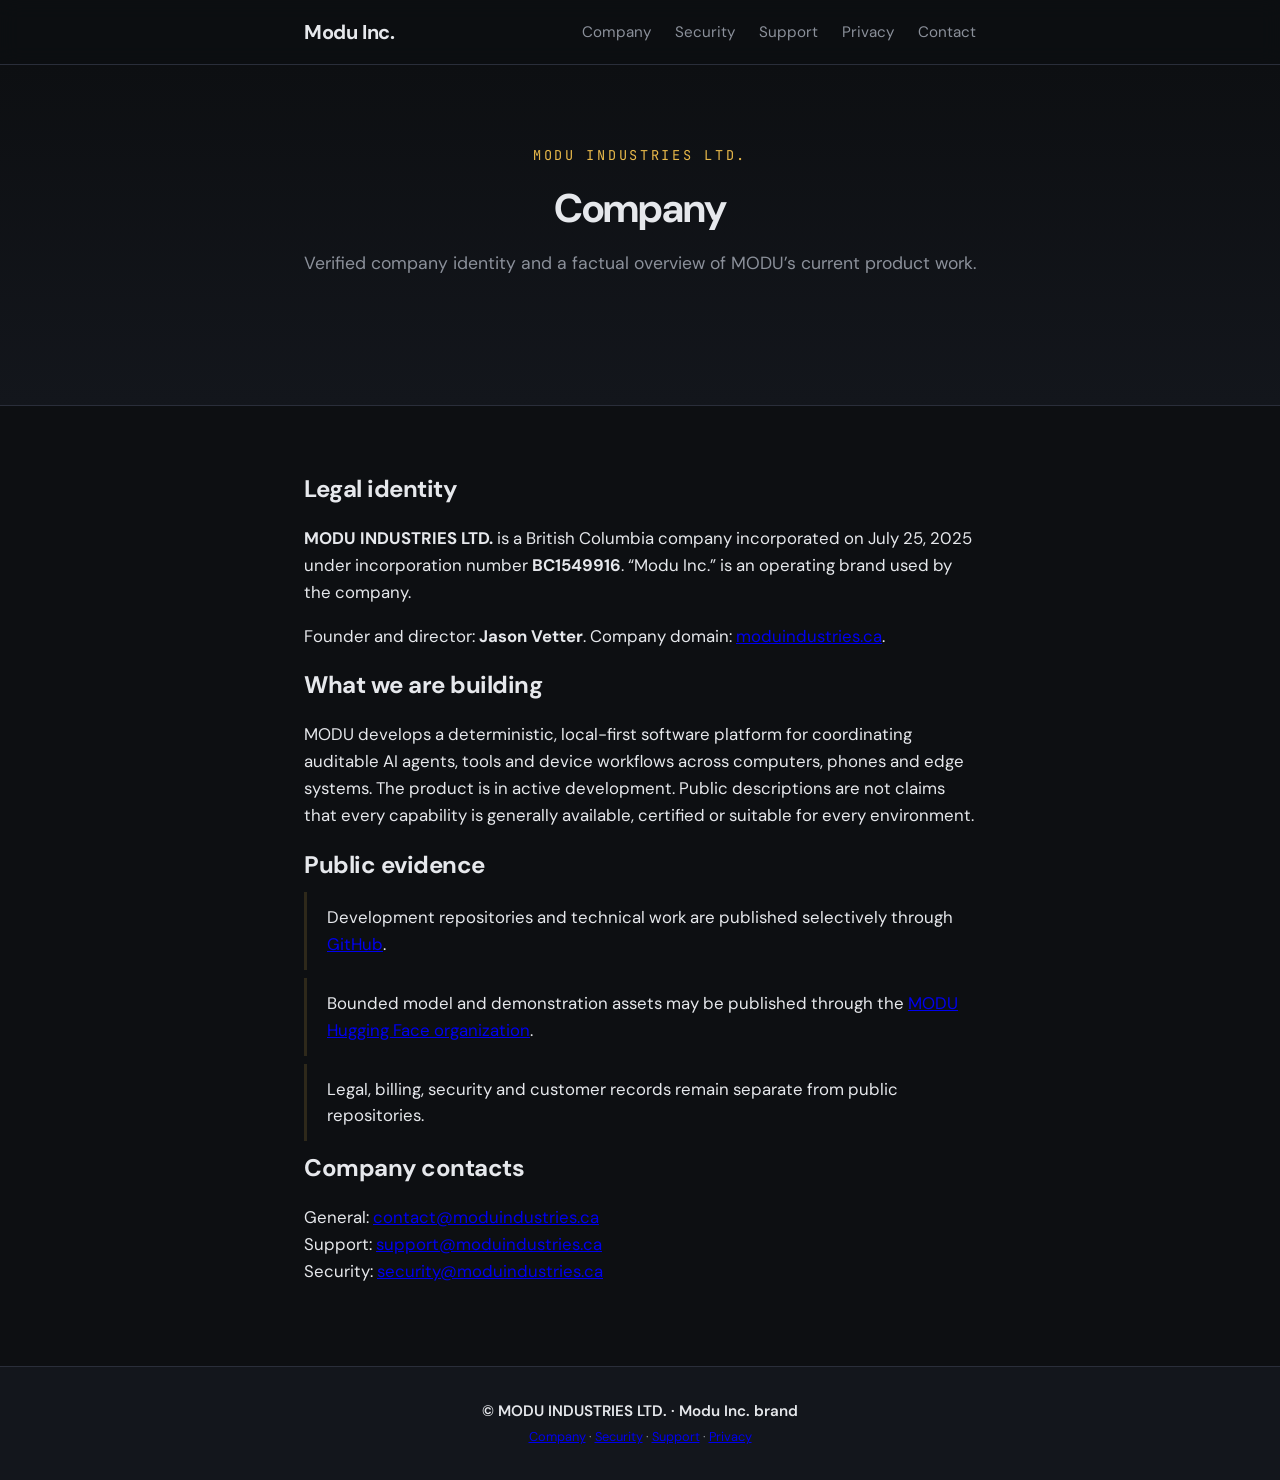
==== company.html @ b5cb2583 "feat: add public company trust pages" ====
<!DOCTYPE html>
<html lang="en">
<head>
    <meta charset="UTF-8">
    <meta name="viewport" content="width=device-width, initial-scale=1.0">
    <meta name="description" content="Verified company identity and a factual overview of MODU’s current product work.">
    <meta name="theme-color" content="#0d0f12">
    <link rel="canonical" href="https://moduindustries.ca/company.html">
    <title>Company — MODU INDUSTRIES LTD.</title>
    <link rel="stylesheet" href="styles.css">
    <link rel="preconnect" href="https://fonts.googleapis.com">
    <link rel="preconnect" href="https://fonts.gstatic.com" crossorigin>
    <link href="https://fonts.googleapis.com/css2?family=DM+Sans:ital,opsz,wght@0,9..40,400;0,9..40,600;0,9..40,700;1,9..40,400&family=JetBrains+Mono:wght@400;500&display=swap" rel="stylesheet">
</head>
<body>
    <a href="#main" class="skip-link">Skip to content</a>
    <header class="site-header" role="banner">
        <div class="container">
            <a href="index.html" class="logo" aria-label="MODU INDUSTRIES LTD. home">Modu Inc.</a>
            <nav class="nav" aria-label="Company">
                <a href="company.html">Company</a>
                <a href="security.html">Security</a>
                <a href="support.html">Support</a>
                <a href="privacy.html">Privacy</a>
                <a href="index.html#contact">Contact</a>
            </nav>
        </div>
    </header>
    <main id="main" role="main">
        <section class="hero" aria-labelledby="page-heading">
            <div class="container">
                <p class="hero-tagline">MODU INDUSTRIES LTD.</p>
                <h1 id="page-heading" class="hero-title">Company</h1>
                <p class="hero-sub">Verified company identity and a factual overview of MODU’s current product work.</p>
            </div>
        </section>
        <section class="section">
            <div class="container">
                <h2 class="section-title">Legal identity</h2>
                <p><strong>MODU INDUSTRIES LTD.</strong> is a British Columbia company incorporated on July 25, 2025 under incorporation number <strong>BC1549916</strong>. “Modu Inc.” is an operating brand used by the company.</p>
                <p>Founder and director: <strong>Jason Vetter</strong>. Company domain: <a href="https://moduindustries.ca/">moduindustries.ca</a>.</p>

                <h2 class="section-title">What we are building</h2>
                <p>MODU develops a deterministic, local-first software platform for coordinating auditable AI agents, tools and device workflows across computers, phones and edge systems. The product is in active development. Public descriptions are not claims that every capability is generally available, certified or suitable for every environment.</p>

                <h2 class="section-title">Public evidence</h2>
                <ul class="principles-list">
                    <li>Development repositories and technical work are published selectively through <a href="https://github.com/J2theN1">GitHub</a>.</li>
                    <li>Bounded model and demonstration assets may be published through the <a href="https://huggingface.co/moduindustries">MODU Hugging Face organization</a>.</li>
                    <li>Legal, billing, security and customer records remain separate from public repositories.</li>
                </ul>

                <h2 class="section-title">Company contacts</h2>
                <p>General: <a href="mailto:contact@moduindustries.ca">contact@moduindustries.ca</a><br>
                Support: <a href="mailto:support@moduindustries.ca">support@moduindustries.ca</a><br>
                Security: <a href="mailto:security@moduindustries.ca">security@moduindustries.ca</a></p>
            </div>
        </section>
    </main>
    <footer class="site-footer" role="contentinfo">
        <div class="container footer-inner">
            <p class="footer-copy">© MODU INDUSTRIES LTD. · Modu Inc. brand</p>
            <p class="footer-legal"><a href="company.html">Company</a> · <a href="security.html">Security</a> · <a href="support.html">Support</a> · <a href="privacy.html">Privacy</a></p>
        </div>
    </footer>
</body>
</html>
---- styles.css ----
/* Modu Inc. — Doing more with less */

:root {
    --bg: #0d0f12;
    --bg-section: #13161c;
    --bg-card: #1a1d26;
    --text: #e6e8ec;
    --text-muted: #8b909a;
    --accent: #e8b84a;
    --accent-hover: #f0c85c;
    --accent-dim: rgba(232, 184, 74, 0.15);
    --border: #2a2e3a;
    --font-sans: 'DM Sans', system-ui, sans-serif;
    --font-mono: 'JetBrains Mono', monospace;
    --header-h: 56px;
    --section-padding-y: 4rem;
}

*,
*::before,
*::after {
    box-sizing: border-box;
}

html {
    scroll-behavior: smooth;
}

/* Skip link (a11y) */
.skip-link {
    position: absolute;
    top: -3rem;
    left: 1rem;
    z-index: 100;
    padding: 0.5rem 1rem;
    background: var(--accent);
    color: var(--bg);
    font-weight: 600;
    text-decoration: none;
    border-radius: 4px;
    transition: top 0.2s;
}

.skip-link:focus {
    top: 1rem;
    outline: 2px solid var(--accent-hover);
    outline-offset: 2px;
}

/* Focus visible for keyboard nav */
a:focus-visible,
button:focus-visible {
    outline: 2px solid var(--accent);
    outline-offset: 2px;
}

a:focus:not(:focus-visible),
button:focus:not(:focus-visible) {
    outline: none;
}

body {
    margin: 0;
    font-family: var(--font-sans);
    font-size: 1.05rem;
    line-height: 1.6;
    color: var(--text);
    background: var(--bg);
}

.container {
    max-width: 720px;
    margin: 0 auto;
    padding: 0 1.5rem;
}

.container--wide {
    max-width: 960px;
}

/* Header */
.site-header {
    position: sticky;
    top: 0;
    z-index: 10;
    min-height: var(--header-h);
    background: rgba(13, 15, 18, 0.92);
    border-bottom: 1px solid var(--border);
    -webkit-backdrop-filter: blur(10px);
    backdrop-filter: blur(10px);
}

.site-header .container {
    display: flex;
    align-items: center;
    justify-content: space-between;
    padding-top: 1rem;
    padding-bottom: 1rem;
}

.logo {
    font-weight: 700;
    font-size: 1.25rem;
    color: var(--text);
    text-decoration: none;
    letter-spacing: -0.02em;
}

.logo:hover {
    color: var(--accent);
}

.nav {
    display: flex;
    gap: 1.5rem;
}

.nav a {
    color: var(--text-muted);
    text-decoration: none;
    font-size: 0.95rem;
}

.nav a:hover {
    color: var(--accent);
}

@media (max-width: 700px) {
    .nav { gap: 1rem; flex-wrap: wrap; justify-content: flex-end; }
    .nav a { font-size: 0.875rem; }
}

/* Hero */
.hero {
    padding: 5rem 0 6rem;
    text-align: center;
    background: linear-gradient(180deg, var(--bg) 0%, var(--bg-section) 100%);
}

.hero-tagline {
    font-family: var(--font-mono);
    font-size: 0.85rem;
    text-transform: uppercase;
    letter-spacing: 0.2em;
    color: var(--accent);
    margin: 0 0 1rem;
}

.hero-title {
    font-size: clamp(1.75rem, 4vw, 2.5rem);
    font-weight: 700;
    line-height: 1.25;
    margin: 0 0 1rem;
    letter-spacing: -0.02em;
}

.hero-sub {
    color: var(--text-muted);
    font-size: 1.1rem;
    margin: 0 0 2rem;
}

.btn {
    display: inline-block;
    padding: 0.75rem 1.5rem;
    font-family: var(--font-sans);
    font-size: 1rem;
    font-weight: 600;
    text-decoration: none;
    border-radius: 6px;
    transition: background 0.2s, color 0.2s;
}

.btn-primary {
    background: var(--accent);
    color: var(--bg);
}

.btn-primary:hover {
    background: var(--accent-hover);
    color: var(--bg);
}

/* Sections: scroll-margin so sticky header doesn’t hide titles */
.section {
    padding: var(--section-padding-y) 0;
    border-top: 1px solid var(--border);
    scroll-margin-top: var(--header-h);
}

.section-title {
    font-size: 1.5rem;
    font-weight: 700;
    margin: 0 0 0.5rem;
    letter-spacing: -0.02em;
}

.section-lead {
    color: var(--text-muted);
    font-size: 1.1rem;
    margin: 0 0 1.5rem;
}

/* Modu pillar list */
.pillar-list {
    list-style: none;
    padding: 0;
    margin: 0;
}

.pillar-list li {
    padding: 1rem 0;
    border-bottom: 1px solid var(--border);
    padding-left: 1.25rem;
    border-left: 3px solid var(--accent-dim);
    margin-left: 0;
    margin-bottom: 0.5rem;
}

.pillar-list li:last-child {
    border-bottom: none;
}

.pillar-list strong {
    color: var(--accent);
    display: block;
    margin-bottom: 0.25rem;
}

.modu-one-agent {
    margin-top: 1.5rem;
    padding: 1rem 1.25rem;
    background: var(--accent-dim);
    border-radius: 6px;
    font-size: 0.95rem;
    color: var(--text-muted);
}

.modu-one-agent strong {
    color: var(--accent);
}

.modu-how-to-use {
    margin-top: 1rem;
    font-size: 0.95rem;
    color: var(--text-muted);
}

.modu-how-to-use code {
    font-family: var(--font-mono);
    font-size: 0.85rem;
    background: var(--bg-section);
    padding: 0.15rem 0.4rem;
    border-radius: 4px;
    color: var(--accent);
}

/* Capabilities grid */
.section-capabilities {
    background: var(--bg-section);
}

.capability-grid {
    display: grid;
    grid-template-columns: repeat(2, 1fr);
    gap: 1.25rem;
}

.capability-card {
    background: var(--bg-card);
    border: 1px solid var(--border);
    border-radius: 8px;
    padding: 1.25rem;
    transition: border-color 0.2s, box-shadow 0.2s;
}

.capability-card:hover {
    border-color: rgba(232, 184, 74, 0.3);
    box-shadow: 0 4px 20px rgba(0, 0, 0, 0.2);
}

.capability-card h3 {
    font-size: 1rem;
    margin: 0 0 0.5rem;
    color: var(--accent);
}

.capability-card p {
    margin: 0;
    font-size: 0.9rem;
    line-height: 1.5;
    color: var(--text-muted);
}

.capability-card code {
    font-family: var(--font-mono);
    font-size: 0.8rem;
    background: var(--bg);
    padding: 0.15rem 0.4rem;
    border-radius: 4px;
    color: var(--accent);
    word-break: break-word;
}

@media (max-width: 640px) {
    .capability-grid {
        grid-template-columns: 1fr;
    }
}

/* Principles */
.principles-list {
    list-style: none;
    padding: 0;
    margin: 0;
}

.principles-list li {
    padding: 0.75rem 0 0.75rem 1.25rem;
    border-left: 3px solid var(--accent-dim);
    margin-bottom: 0.5rem;
}

.principles-list strong {
    color: var(--accent);
}

/* Pipeline two-col */
.two-col {
    display: grid;
    grid-template-columns: 1fr 1fr;
    gap: 2rem;
}

.two-col .col h3 {
    font-size: 1.1rem;
    margin: 0 0 0.5rem;
    color: var(--accent);
}

.two-col .col p {
    margin: 0;
    color: var(--text-muted);
}

.pipeline-intro .col p {
    font-size: 0.95rem;
}

.pipeline-detail {
    margin-top: 2rem;
    padding-top: 1.5rem;
    border-top: 1px solid var(--border);
}

.pipeline-detail h3 {
    font-size: 1rem;
    margin: 0 0 0.5rem;
    color: var(--accent);
}

.pipeline-detail p {
    margin: 0;
    font-size: 0.95rem;
    color: var(--text-muted);
}

.pipeline-detail code {
    font-family: var(--font-mono);
    font-size: 0.85rem;
    background: var(--bg-card);
    padding: 0.15rem 0.4rem;
    border-radius: 4px;
    color: var(--accent);
    word-break: break-word;
}

@media (max-width: 600px) {
    .two-col {
        grid-template-columns: 1fr;
    }
}

/* Vision cards */
.vision-cards {
    display: grid;
    grid-template-columns: 1fr 1fr;
    gap: 1.5rem;
}

.vision-card {
    background: var(--bg-card);
    border: 1px solid var(--border);
    border-radius: 8px;
    padding: 1.5rem;
    transition: border-color 0.2s, box-shadow 0.2s;
}

.vision-card:hover {
    border-color: rgba(232, 184, 74, 0.3);
    box-shadow: 0 4px 20px rgba(0, 0, 0, 0.2);
}

.vision-card h3 {
    font-size: 1.15rem;
    margin: 0 0 0.75rem;
    color: var(--accent);
}

.vision-card p {
    margin: 0 0 0.5rem;
    color: var(--text);
    font-size: 0.95rem;
}

.vision-tag {
    font-family: var(--font-mono);
    font-size: 0.8rem;
    color: var(--text-muted);
    margin-top: 0.75rem !important;
}

@media (max-width: 600px) {
    .vision-cards {
        grid-template-columns: 1fr;
    }
}

/* Contact */
.section-contact {
    background: var(--bg-section);
}

.contact-block {
    background: var(--bg-card);
    border: 1px solid var(--border);
    border-radius: 8px;
    padding: 1.5rem;
    margin-bottom: 1.5rem;
}

.contact-block p {
    margin: 0.25rem 0;
    color: var(--text-muted);
}

.contact-block a {
    color: var(--accent);
    text-decoration: none;
}

.contact-block a:hover {
    text-decoration: underline;
}

/* Footer */
.site-footer {
    padding: 2rem 0;
    border-top: 1px solid var(--border);
    text-align: center;
    background: var(--bg-section);
}

.footer-inner {
    display: flex;
    flex-direction: column;
    gap: 0.25rem;
}

.footer-copy {
    margin: 0;
    font-size: 0.95rem;
    font-weight: 600;
    color: var(--text);
}

.footer-legal {
    margin: 0;
    font-size: 0.8rem;
    color: var(--text-muted);
}
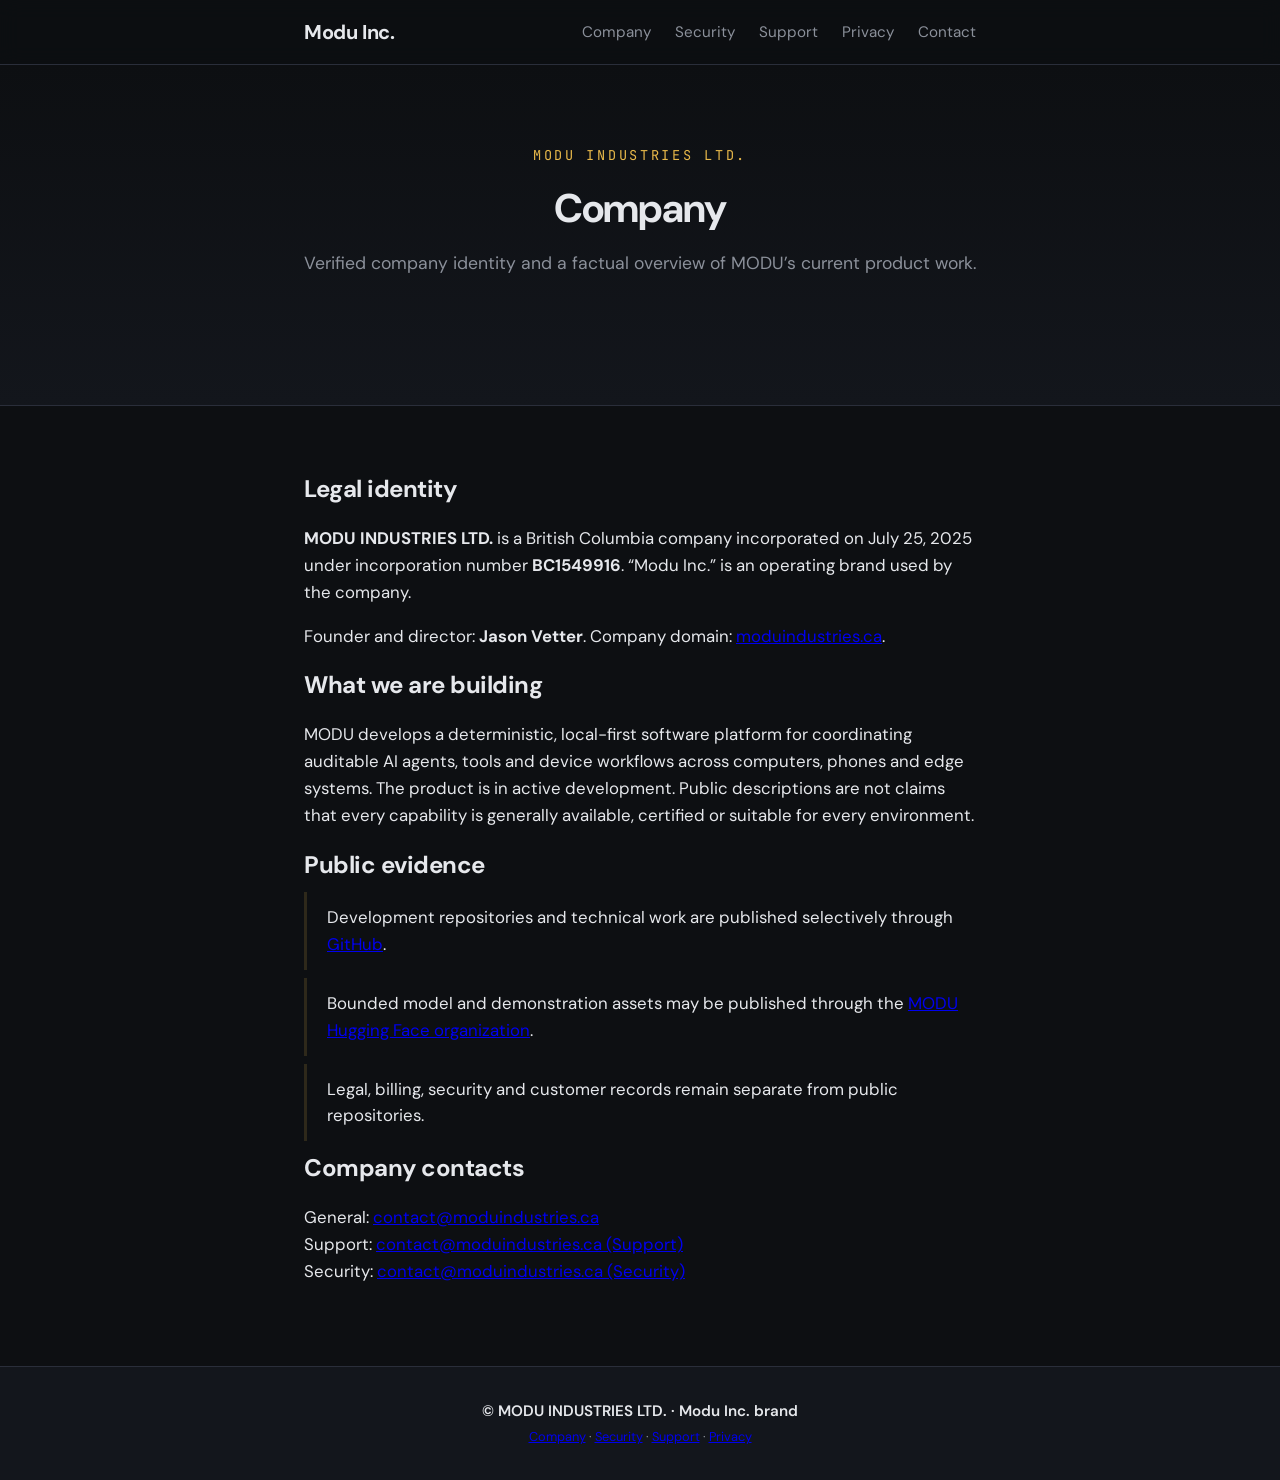
==== commit 68e75213: "fix: route public roles through verified company inbox" ====
--- a/company.html
+++ b/company.html
@@ -52,8 +52,8 @@
 
                 <h2 class="section-title">Company contacts</h2>
                 <p>General: <a href="mailto:contact@moduindustries.ca">contact@moduindustries.ca</a><br>
-                Support: <a href="mailto:support@moduindustries.ca">support@moduindustries.ca</a><br>
-                Security: <a href="mailto:security@moduindustries.ca">security@moduindustries.ca</a></p>
+                Support: <a href="mailto:contact@moduindustries.ca?subject=Support%20request">contact@moduindustries.ca (Support)</a><br>
+                Security: <a href="mailto:contact@moduindustries.ca?subject=Security%20report">contact@moduindustries.ca (Security)</a></p>
             </div>
         </section>
     </main>
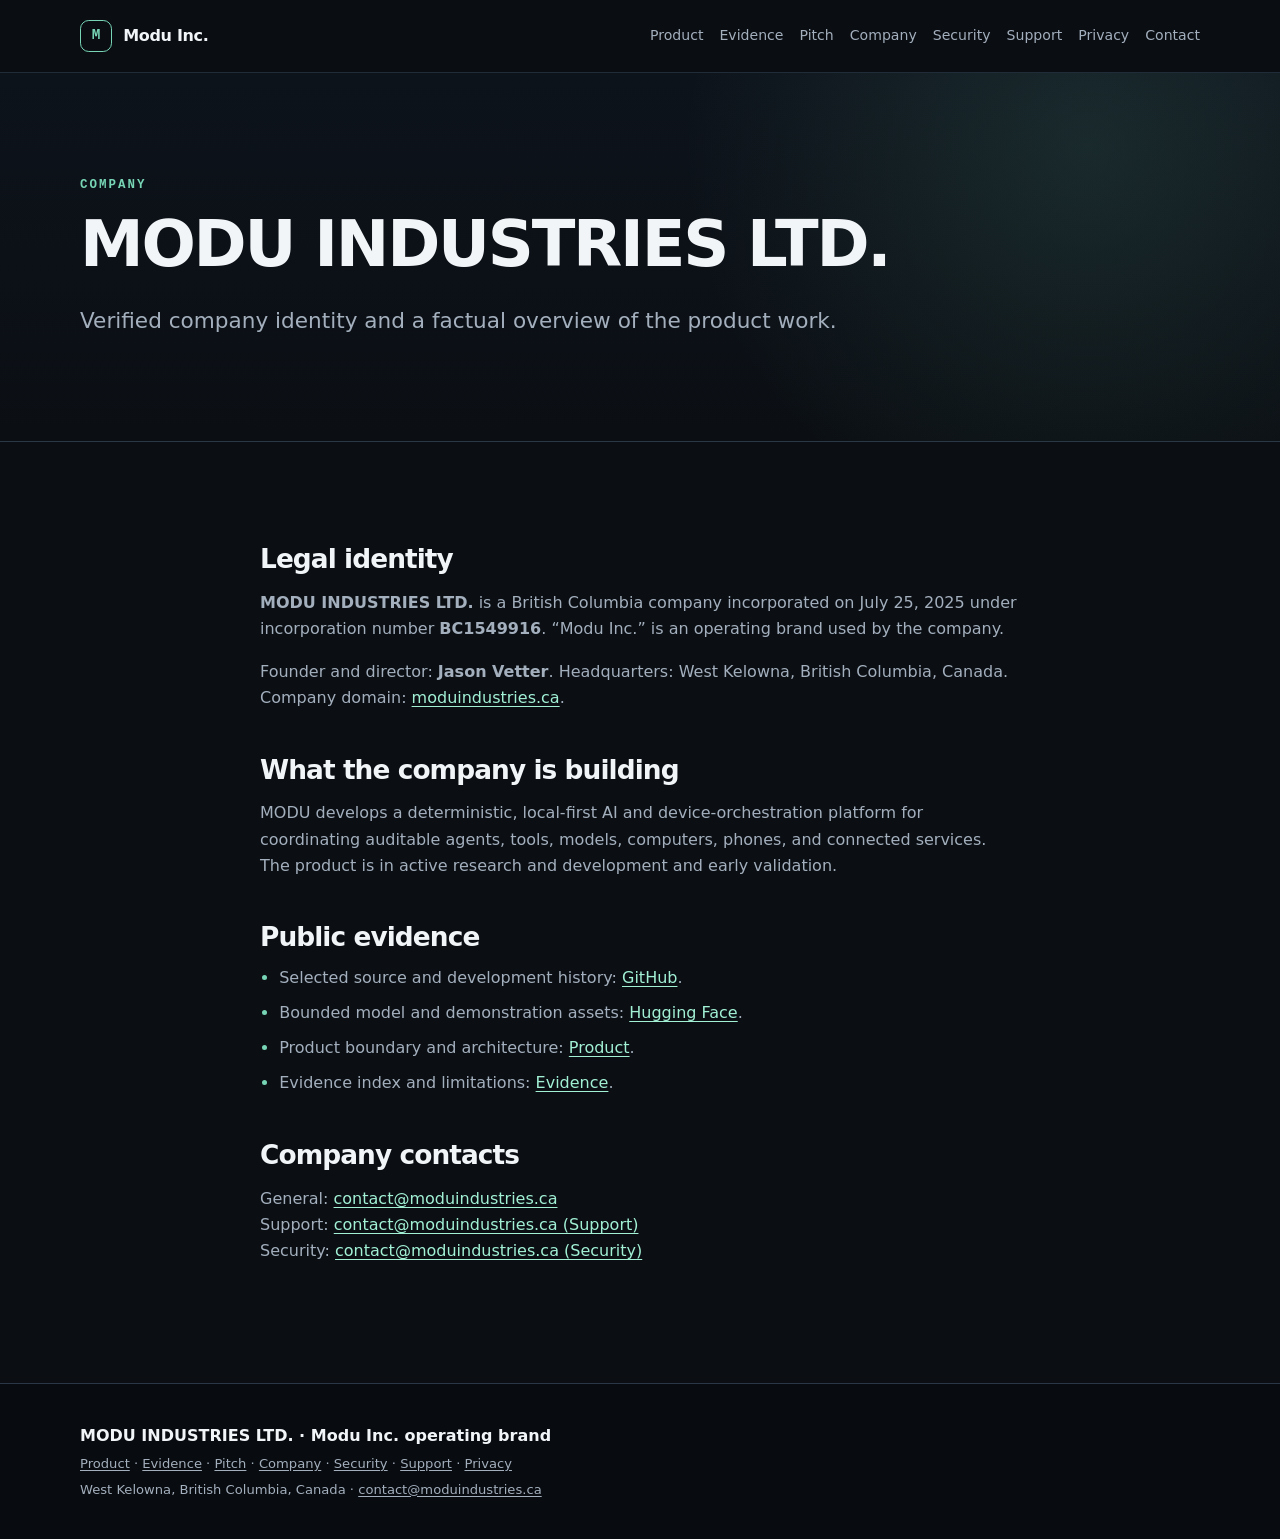
==== commit 3d500d06: "site: publish public product evidence" ====
--- a/company.html
+++ b/company.html
@@ -1,67 +1,53 @@
-<!DOCTYPE html>
-<html lang="en">
-<head>
-    <meta charset="UTF-8">
-    <meta name="viewport" content="width=device-width, initial-scale=1.0">
-    <meta name="description" content="Verified company identity and a factual overview of MODU’s current product work.">
-    <meta name="theme-color" content="#0d0f12">
-    <link rel="canonical" href="https://moduindustries.ca/company.html">
-    <title>Company — MODU INDUSTRIES LTD.</title>
-    <link rel="stylesheet" href="styles.css">
-    <link rel="preconnect" href="https://fonts.googleapis.com">
-    <link rel="preconnect" href="https://fonts.gstatic.com" crossorigin>
-    <link href="https://fonts.googleapis.com/css2?family=DM+Sans:ital,opsz,wght@0,9..40,400;0,9..40,600;0,9..40,700;1,9..40,400&family=JetBrains+Mono:wght@400;500&display=swap" rel="stylesheet">
-</head>
-<body>
-    <a href="#main" class="skip-link">Skip to content</a>
-    <header class="site-header" role="banner">
-        <div class="container">
-            <a href="index.html" class="logo" aria-label="MODU INDUSTRIES LTD. home">Modu Inc.</a>
-            <nav class="nav" aria-label="Company">
-                <a href="company.html">Company</a>
-                <a href="security.html">Security</a>
-                <a href="support.html">Support</a>
-                <a href="privacy.html">Privacy</a>
-                <a href="index.html#contact">Contact</a>
-            </nav>
-        </div>
-    </header>
-    <main id="main" role="main">
-        <section class="hero" aria-labelledby="page-heading">
-            <div class="container">
-                <p class="hero-tagline">MODU INDUSTRIES LTD.</p>
-                <h1 id="page-heading" class="hero-title">Company</h1>
-                <p class="hero-sub">Verified company identity and a factual overview of MODU’s current product work.</p>
-            </div>
-        </section>
-        <section class="section">
-            <div class="container">
-                <h2 class="section-title">Legal identity</h2>
-                <p><strong>MODU INDUSTRIES LTD.</strong> is a British Columbia company incorporated on July 25, 2025 under incorporation number <strong>BC1549916</strong>. “Modu Inc.” is an operating brand used by the company.</p>
-                <p>Founder and director: <strong>Jason Vetter</strong>. Company domain: <a href="https://moduindustries.ca/">moduindustries.ca</a>.</p>
+        <!DOCTYPE html>
+        <html lang="en">
+        <head>
+            <meta charset="UTF-8">
+            <meta name="viewport" content="width=device-width, initial-scale=1.0">
+            <meta name="description" content="Verified company identity and a factual overview of MODU INDUSTRIES LTD. and its current local-first AI product work.">
+            <meta name="theme-color" content="#0b0f14">
+            <meta name="robots" content="index, follow">
+            <link rel="canonical" href="https://moduindustries.ca/company.html">
+            <meta property="og:title" content="Company — MODU INDUSTRIES LTD.">
+            <meta property="og:description" content="Verified company identity and a factual overview of MODU INDUSTRIES LTD. and its current local-first AI product work.">
+            <meta property="og:type" content="website">
+            <meta property="og:url" content="https://moduindustries.ca/company.html">
+            <meta property="og:site_name" content="Modu Inc.">
+            <title>Company — MODU INDUSTRIES LTD.</title>
+            <link rel="stylesheet" href="styles.css">
 
-                <h2 class="section-title">What we are building</h2>
-                <p>MODU develops a deterministic, local-first software platform for coordinating auditable AI agents, tools and device workflows across computers, phones and edge systems. The product is in active development. Public descriptions are not claims that every capability is generally available, certified or suitable for every environment.</p>
-
-                <h2 class="section-title">Public evidence</h2>
-                <ul class="principles-list">
-                    <li>Development repositories and technical work are published selectively through <a href="https://github.com/J2theN1">GitHub</a>.</li>
-                    <li>Bounded model and demonstration assets may be published through the <a href="https://huggingface.co/moduindustries">MODU Hugging Face organization</a>.</li>
-                    <li>Legal, billing, security and customer records remain separate from public repositories.</li>
-                </ul>
-
-                <h2 class="section-title">Company contacts</h2>
-                <p>General: <a href="mailto:contact@moduindustries.ca">contact@moduindustries.ca</a><br>
-                Support: <a href="mailto:contact@moduindustries.ca?subject=Support%20request">contact@moduindustries.ca (Support)</a><br>
-                Security: <a href="mailto:contact@moduindustries.ca?subject=Security%20report">contact@moduindustries.ca (Security)</a></p>
-            </div>
-        </section>
-    </main>
-    <footer class="site-footer" role="contentinfo">
-        <div class="container footer-inner">
-            <p class="footer-copy">© MODU INDUSTRIES LTD. · Modu Inc. brand</p>
-            <p class="footer-legal"><a href="company.html">Company</a> · <a href="security.html">Security</a> · <a href="support.html">Support</a> · <a href="privacy.html">Privacy</a></p>
-        </div>
-    </footer>
-</body>
-</html>
+        </head>
+        <body>
+            <a href="#main" class="skip-link">Skip to content</a>
+            <header class="site-header" role="banner">
+                <div class="container header-inner">
+                    <a href="index.html" class="logo" aria-label="MODU INDUSTRIES LTD. home"><span class="logo-mark">M</span><span>Modu Inc.</span></a>
+                    <nav class="nav" aria-label="Main navigation">
+    <a href="product.html">Product</a>
+    <a href="evidence.html">Evidence</a>
+    <a href="pitch-deck.html">Pitch</a>
+    <a href="company.html">Company</a>
+    <a href="security.html">Security</a>
+    <a href="support.html">Support</a>
+    <a href="privacy.html">Privacy</a>
+    <a href="index.html#contact">Contact</a>
+</nav>
+                </div>
+            </header>
+            <main id="main" role="main">
+                <section class="page-hero" aria-labelledby="page-heading"><div class="container"><p class="eyebrow">Company</p><h1 id="page-heading">MODU INDUSTRIES LTD.</h1><p class="hero-lead">Verified company identity and a factual overview of the product work.</p></div></section>
+<section class="section"><div class="container prose-wide">
+    <h2>Legal identity</h2><p><strong>MODU INDUSTRIES LTD.</strong> is a British Columbia company incorporated on July 25, 2025 under incorporation number <strong>BC1549916</strong>. “Modu Inc.” is an operating brand used by the company.</p><p>Founder and director: <strong>Jason Vetter</strong>. Headquarters: West Kelowna, British Columbia, Canada. Company domain: <a href="https://moduindustries.ca/">moduindustries.ca</a>.</p>
+    <h2>What the company is building</h2><p>MODU develops a deterministic, local-first AI and device-orchestration platform for coordinating auditable agents, tools, models, computers, phones, and connected services. The product is in active research and development and early validation.</p>
+    <h2>Public evidence</h2><ul class="check-list"><li>Selected source and development history: <a href="https://github.com/J2theN1">GitHub</a>.</li><li>Bounded model and demonstration assets: <a href="https://huggingface.co/moduindustries">Hugging Face</a>.</li><li>Product boundary and architecture: <a href="product.html">Product</a>.</li><li>Evidence index and limitations: <a href="evidence.html">Evidence</a>.</li></ul>
+    <h2>Company contacts</h2><p>General: <a href="mailto:contact@moduindustries.ca">contact@moduindustries.ca</a><br>Support: <a href="mailto:contact@moduindustries.ca?subject=Support%20request">contact@moduindustries.ca (Support)</a><br>Security: <a href="mailto:contact@moduindustries.ca?subject=Security%20report">contact@moduindustries.ca (Security)</a></p>
+</div></section>
+            </main>
+            <footer class="site-footer" role="contentinfo">
+    <div class="container footer-inner">
+        <p class="footer-copy">MODU INDUSTRIES LTD. · Modu Inc. operating brand</p>
+        <p class="footer-legal"><a href="product.html">Product</a> · <a href="evidence.html">Evidence</a> · <a href="pitch-deck.html">Pitch</a> · <a href="company.html">Company</a> · <a href="security.html">Security</a> · <a href="support.html">Support</a> · <a href="privacy.html">Privacy</a></p>
+        <p class="footer-legal">West Kelowna, British Columbia, Canada · <a href="mailto:contact@moduindustries.ca">contact@moduindustries.ca</a></p>
+    </div>
+</footer>
+        </body>
+        </html>
--- a/styles.css
+++ b/styles.css
@@ -1,481 +1,147 @@
-/* Modu Inc. — Doing more with less */
-
 :root {
-    --bg: #0d0f12;
-    --bg-section: #13161c;
-    --bg-card: #1a1d26;
-    --text: #e6e8ec;
-    --text-muted: #8b909a;
-    --accent: #e8b84a;
-    --accent-hover: #f0c85c;
-    --accent-dim: rgba(232, 184, 74, 0.15);
-    --border: #2a2e3a;
-    --font-sans: 'DM Sans', system-ui, sans-serif;
-    --font-mono: 'JetBrains Mono', monospace;
-    --header-h: 56px;
-    --section-padding-y: 4rem;
+    color-scheme: dark;
+    --bg: #0b0f14;
+    --bg-soft: #101720;
+    --panel: #151e29;
+    --panel-strong: #1a2633;
+    --text: #f2f5f8;
+    --muted: #a3afbd;
+    --line: #293746;
+    --accent: #77d5b5;
+    --accent-strong: #a2f1d5;
+    --blue: #86bfff;
+    --danger: #ffbc90;
+    --shadow: 0 22px 70px rgba(0, 0, 0, 0.24);
+    --font-sans: Inter, ui-sans-serif, system-ui, -apple-system, BlinkMacSystemFont, "Segoe UI", sans-serif;
+    --font-mono: "SFMono-Regular", Consolas, "Liberation Mono", monospace;
+    --content: 1120px;
+    --reading: 760px;
 }
 
-*,
-*::before,
-*::after {
-    box-sizing: border-box;
+*, *::before, *::after { box-sizing: border-box; }
+html { scroll-behavior: smooth; }
+body { margin: 0; background: var(--bg); color: var(--text); font-family: var(--font-sans); font-size: 1rem; line-height: 1.65; }
+a { color: var(--accent-strong); text-underline-offset: 0.18em; }
+a:hover { color: #fff; }
+a:focus-visible, button:focus-visible { outline: 3px solid var(--blue); outline-offset: 3px; }
+img { max-width: 100%; }
+code { font-family: var(--font-mono); }
+
+.skip-link { position: fixed; left: 1rem; top: -5rem; z-index: 100; background: var(--accent); color: #062019; padding: 0.7rem 1rem; border-radius: 0.5rem; font-weight: 800; }
+.skip-link:focus { top: 1rem; }
+.container { width: min(calc(100% - 2rem), var(--content)); margin-inline: auto; }
+.site-header { position: sticky; top: 0; z-index: 20; border-bottom: 1px solid rgba(41, 55, 70, 0.75); background: rgba(11, 15, 20, 0.92); backdrop-filter: blur(18px); }
+.header-inner { min-height: 4.5rem; display: flex; align-items: center; justify-content: space-between; gap: 2rem; }
+.logo { display: inline-flex; align-items: center; gap: 0.7rem; color: var(--text); font-weight: 800; text-decoration: none; letter-spacing: -0.02em; white-space: nowrap; }
+.logo-mark { display: grid; place-items: center; width: 2rem; height: 2rem; border: 1px solid var(--accent); border-radius: 0.55rem; color: var(--accent); font-family: var(--font-mono); font-size: 0.9rem; }
+.nav { display: flex; flex-wrap: wrap; justify-content: flex-end; gap: 0.35rem 1rem; }
+.nav a { color: var(--muted); text-decoration: none; font-size: 0.88rem; }
+.nav a:hover { color: var(--text); }
+
+.hero, .page-hero { position: relative; overflow: hidden; border-bottom: 1px solid var(--line); background: radial-gradient(circle at 85% 20%, rgba(119, 213, 181, 0.12), transparent 36%), linear-gradient(180deg, #0d131b, var(--bg)); }
+.hero { padding: clamp(4.5rem, 9vw, 8.5rem) 0; }
+.page-hero { padding: clamp(4rem, 8vw, 7rem) 0; }
+.hero-grid { display: grid; grid-template-columns: minmax(0, 1.15fr) minmax(300px, 0.85fr); gap: clamp(2.5rem, 6vw, 6rem); align-items: center; }
+.eyebrow { margin: 0 0 0.8rem; color: var(--accent); font-family: var(--font-mono); font-size: 0.78rem; font-weight: 700; letter-spacing: 0.16em; text-transform: uppercase; }
+h1, h2, h3 { line-height: 1.12; letter-spacing: -0.035em; }
+h1 { max-width: 920px; margin: 0; font-size: clamp(2.55rem, 6vw, 5.8rem); }
+.page-hero h1 { max-width: 900px; font-size: clamp(2.45rem, 5vw, 4.8rem); }
+h2 { margin: 0; font-size: clamp(2rem, 4vw, 3.5rem); }
+h3 { margin: 0 0 0.65rem; font-size: 1.22rem; }
+.hero-lead { max-width: 800px; margin: 1.4rem 0 0; color: var(--muted); font-size: clamp(1.08rem, 2vw, 1.35rem); }
+.status-line { display: flex; align-items: center; gap: 0.7rem; margin: 1.5rem 0 0; color: var(--muted); font-size: 0.92rem; }
+.status-line strong { color: var(--text); }
+.status-dot { width: 0.65rem; height: 0.65rem; border-radius: 999px; background: var(--accent); box-shadow: 0 0 0 5px rgba(119, 213, 181, 0.12); }
+.status-badge { display: inline-flex; margin-top: 1.5rem; padding: 0.55rem 0.85rem; border: 1px solid rgba(119, 213, 181, 0.35); border-radius: 999px; color: var(--accent-strong); background: rgba(119, 213, 181, 0.08); font-family: var(--font-mono); font-size: 0.78rem; }
+.button-row { display: flex; flex-wrap: wrap; gap: 0.8rem; margin-top: 1.75rem; }
+.btn { display: inline-flex; align-items: center; justify-content: center; min-height: 2.9rem; padding: 0.7rem 1.1rem; border: 1px solid transparent; border-radius: 0.65rem; text-decoration: none; font-weight: 750; }
+.btn-primary { background: var(--accent); color: #062019; }
+.btn-primary:hover { background: var(--accent-strong); color: #062019; }
+.btn-secondary { border-color: var(--line); background: var(--panel); color: var(--text); }
+.btn-secondary:hover { border-color: var(--accent); color: var(--text); }
+.hero-panel { padding: 1.5rem; border: 1px solid var(--line); border-radius: 1rem; background: rgba(21, 30, 41, 0.8); box-shadow: var(--shadow); }
+.panel-label { margin: 0 0 1rem; color: var(--muted); font-family: var(--font-mono); font-size: 0.75rem; text-transform: uppercase; letter-spacing: 0.14em; }
+.flow-list { list-style: none; margin: 0; padding: 0; }
+.flow-list li { display: grid; grid-template-columns: 2.25rem 1fr; gap: 0 0.75rem; padding: 0.9rem 0; border-top: 1px solid var(--line); }
+.flow-list li:first-child { border-top: 0; padding-top: 0; }
+.flow-list span { grid-row: span 2; color: var(--accent); font-family: var(--font-mono); font-size: 0.75rem; }
+.flow-list strong { font-size: 0.95rem; }
+.flow-list small { color: var(--muted); line-height: 1.45; }
+
+.section { padding: clamp(4rem, 8vw, 7rem) 0; border-bottom: 1px solid var(--line); }
+.section-alt { background: var(--bg-soft); }
+.section-heading { max-width: 780px; margin-bottom: 2rem; }
+.section-heading > p:last-child { color: var(--muted); font-size: 1.08rem; }
+.section-link { margin: 1.5rem 0 0; }
+.card-grid { display: grid; gap: 1rem; }
+.four-up { grid-template-columns: repeat(4, minmax(0, 1fr)); }
+.two-up { grid-template-columns: repeat(2, minmax(0, 1fr)); }
+.card { padding: 1.45rem; border: 1px solid var(--line); border-radius: 0.9rem; background: linear-gradient(145deg, var(--panel), rgba(21, 30, 41, 0.55)); }
+.card p { margin: 0; color: var(--muted); }
+.card-number { margin: 0 0 1rem !important; color: var(--accent) !important; font-family: var(--font-mono); font-size: 0.78rem; }
+.evidence-list { display: grid; gap: 0.65rem; }
+.evidence-item { display: grid; grid-template-columns: 0.65fr 1.5fr auto; gap: 1rem; align-items: center; padding: 1rem 1.1rem; border: 1px solid var(--line); border-radius: 0.75rem; background: var(--panel); text-decoration: none; }
+.evidence-item span { color: var(--accent); font-family: var(--font-mono); font-size: 0.74rem; text-transform: uppercase; letter-spacing: 0.1em; }
+.evidence-item strong { color: var(--text); font-size: 0.95rem; }
+.evidence-item em { color: var(--muted); font-style: normal; font-size: 0.85rem; }
+.evidence-item:hover { border-color: var(--accent); }
+.architecture-strip { display: grid; grid-template-columns: repeat(4, 1fr); overflow: hidden; border: 1px solid var(--line); border-radius: 0.9rem; }
+.architecture-strip div { min-height: 8rem; padding: 1.25rem; border-left: 1px solid var(--line); background: var(--panel); }
+.architecture-strip div:first-child { border-left: 0; }
+.architecture-strip span { display: block; margin-bottom: 1.5rem; color: var(--accent); font-family: var(--font-mono); font-size: 0.72rem; text-transform: uppercase; letter-spacing: 0.12em; }
+.architecture-strip strong { display: block; font-size: 0.94rem; }
+.two-column { display: grid; grid-template-columns: 0.8fr 1.2fr; gap: clamp(2rem, 6vw, 6rem); align-items: start; }
+.prose { color: var(--muted); font-size: 1.05rem; }
+.prose p:first-child { margin-top: 0; }
+.contact-panel { display: flex; align-items: center; justify-content: space-between; gap: 2rem; padding: 2rem; border: 1px solid var(--line); border-radius: 1rem; background: var(--panel); }
+.contact-panel h2 { max-width: 760px; font-size: clamp(1.8rem, 3vw, 2.8rem); }
+.contact-panel p:last-child { color: var(--muted); }
+.comparison-grid { display: grid; grid-template-columns: repeat(2, minmax(0, 1fr)); gap: 1rem; }
+ul { padding-left: 1.2rem; }
+.check-list, .plain-list { margin: 0; color: var(--muted); }
+.check-list li, .plain-list li { margin: 0.55rem 0; }
+.check-list li::marker { color: var(--accent); }
+.tag-grid { display: flex; flex-wrap: wrap; gap: 0.65rem; }
+.tag-grid span { padding: 0.55rem 0.75rem; border: 1px solid var(--line); border-radius: 999px; background: var(--panel); color: var(--muted); font-size: 0.86rem; }
+.note { margin-top: 1.5rem; padding: 1rem; border-left: 3px solid var(--danger); background: rgba(255, 188, 144, 0.06); color: var(--muted); }
+.evidence-sections { display: grid; gap: 1rem; }
+.evidence-block { display: grid; grid-template-columns: 3rem 1fr; gap: 1.25rem; padding: 1.5rem; border: 1px solid var(--line); border-radius: 0.9rem; background: var(--panel); }
+.evidence-block h2 { font-size: 1.5rem; }
+.evidence-block p { color: var(--muted); }
+.prose-wide { max-width: var(--reading); }
+.prose-wide h2 { margin: 2.7rem 0 0.8rem; font-size: 1.65rem; }
+.prose-wide h2:first-child { margin-top: 0; }
+.prose-wide p, .prose-wide li { color: var(--muted); }
+.pitch-hero { background: radial-gradient(circle at 20% 10%, rgba(134, 191, 255, 0.14), transparent 40%), linear-gradient(180deg, #0d131b, var(--bg)); }
+
+.site-footer { padding: 2.4rem 0; background: #080b0f; }
+.footer-inner { display: grid; gap: 0.25rem; }
+.footer-inner p { margin: 0; }
+.footer-copy { font-weight: 750; }
+.footer-legal { color: var(--muted); font-size: 0.82rem; }
+.footer-legal a { color: var(--muted); }
+
+@media (max-width: 980px) {
+    .header-inner { align-items: flex-start; padding: 1rem 0; }
+    .nav { max-width: 580px; }
+    .hero-grid, .two-column { grid-template-columns: 1fr; }
+    .four-up { grid-template-columns: repeat(2, minmax(0, 1fr)); }
 }
-
-html {
-    scroll-behavior: smooth;
+@media (max-width: 720px) {
+    .header-inner { flex-direction: column; gap: 0.75rem; }
+    .nav { justify-content: flex-start; }
+    .hero { padding-top: 4rem; }
+    .four-up, .two-up, .comparison-grid { grid-template-columns: 1fr; }
+    .architecture-strip { grid-template-columns: 1fr 1fr; }
+    .architecture-strip div:nth-child(3) { border-left: 0; border-top: 1px solid var(--line); }
+    .architecture-strip div:nth-child(4) { border-top: 1px solid var(--line); }
+    .evidence-item { grid-template-columns: 1fr; gap: 0.25rem; }
+    .contact-panel { align-items: flex-start; flex-direction: column; }
 }
-
-/* Skip link (a11y) */
-.skip-link {
-    position: absolute;
-    top: -3rem;
-    left: 1rem;
-    z-index: 100;
-    padding: 0.5rem 1rem;
-    background: var(--accent);
-    color: var(--bg);
-    font-weight: 600;
-    text-decoration: none;
-    border-radius: 4px;
-    transition: top 0.2s;
+@media (max-width: 440px) {
+    .container { width: min(calc(100% - 1.25rem), var(--content)); }
+    .architecture-strip { grid-template-columns: 1fr; }
+    .architecture-strip div { border-left: 0; border-top: 1px solid var(--line); }
+    .architecture-strip div:first-child { border-top: 0; }
+    .evidence-block { grid-template-columns: 1fr; }
 }
-
-.skip-link:focus {
-    top: 1rem;
-    outline: 2px solid var(--accent-hover);
-    outline-offset: 2px;
-}
-
-/* Focus visible for keyboard nav */
-a:focus-visible,
-button:focus-visible {
-    outline: 2px solid var(--accent);
-    outline-offset: 2px;
-}
-
-a:focus:not(:focus-visible),
-button:focus:not(:focus-visible) {
-    outline: none;
-}
-
-body {
-    margin: 0;
-    font-family: var(--font-sans);
-    font-size: 1.05rem;
-    line-height: 1.6;
-    color: var(--text);
-    background: var(--bg);
-}
-
-.container {
-    max-width: 720px;
-    margin: 0 auto;
-    padding: 0 1.5rem;
-}
-
-.container--wide {
-    max-width: 960px;
-}
-
-/* Header */
-.site-header {
-    position: sticky;
-    top: 0;
-    z-index: 10;
-    min-height: var(--header-h);
-    background: rgba(13, 15, 18, 0.92);
-    border-bottom: 1px solid var(--border);
-    -webkit-backdrop-filter: blur(10px);
-    backdrop-filter: blur(10px);
-}
-
-.site-header .container {
-    display: flex;
-    align-items: center;
-    justify-content: space-between;
-    padding-top: 1rem;
-    padding-bottom: 1rem;
-}
-
-.logo {
-    font-weight: 700;
-    font-size: 1.25rem;
-    color: var(--text);
-    text-decoration: none;
-    letter-spacing: -0.02em;
-}
-
-.logo:hover {
-    color: var(--accent);
-}
-
-.nav {
-    display: flex;
-    gap: 1.5rem;
-}
-
-.nav a {
-    color: var(--text-muted);
-    text-decoration: none;
-    font-size: 0.95rem;
-}
-
-.nav a:hover {
-    color: var(--accent);
-}
-
-@media (max-width: 700px) {
-    .nav { gap: 1rem; flex-wrap: wrap; justify-content: flex-end; }
-    .nav a { font-size: 0.875rem; }
-}
-
-/* Hero */
-.hero {
-    padding: 5rem 0 6rem;
-    text-align: center;
-    background: linear-gradient(180deg, var(--bg) 0%, var(--bg-section) 100%);
-}
-
-.hero-tagline {
-    font-family: var(--font-mono);
-    font-size: 0.85rem;
-    text-transform: uppercase;
-    letter-spacing: 0.2em;
-    color: var(--accent);
-    margin: 0 0 1rem;
-}
-
-.hero-title {
-    font-size: clamp(1.75rem, 4vw, 2.5rem);
-    font-weight: 700;
-    line-height: 1.25;
-    margin: 0 0 1rem;
-    letter-spacing: -0.02em;
-}
-
-.hero-sub {
-    color: var(--text-muted);
-    font-size: 1.1rem;
-    margin: 0 0 2rem;
-}
-
-.btn {
-    display: inline-block;
-    padding: 0.75rem 1.5rem;
-    font-family: var(--font-sans);
-    font-size: 1rem;
-    font-weight: 600;
-    text-decoration: none;
-    border-radius: 6px;
-    transition: background 0.2s, color 0.2s;
-}
-
-.btn-primary {
-    background: var(--accent);
-    color: var(--bg);
-}
-
-.btn-primary:hover {
-    background: var(--accent-hover);
-    color: var(--bg);
-}
-
-/* Sections: scroll-margin so sticky header doesn’t hide titles */
-.section {
-    padding: var(--section-padding-y) 0;
-    border-top: 1px solid var(--border);
-    scroll-margin-top: var(--header-h);
-}
-
-.section-title {
-    font-size: 1.5rem;
-    font-weight: 700;
-    margin: 0 0 0.5rem;
-    letter-spacing: -0.02em;
-}
-
-.section-lead {
-    color: var(--text-muted);
-    font-size: 1.1rem;
-    margin: 0 0 1.5rem;
-}
-
-/* Modu pillar list */
-.pillar-list {
-    list-style: none;
-    padding: 0;
-    margin: 0;
-}
-
-.pillar-list li {
-    padding: 1rem 0;
-    border-bottom: 1px solid var(--border);
-    padding-left: 1.25rem;
-    border-left: 3px solid var(--accent-dim);
-    margin-left: 0;
-    margin-bottom: 0.5rem;
-}
-
-.pillar-list li:last-child {
-    border-bottom: none;
-}
-
-.pillar-list strong {
-    color: var(--accent);
-    display: block;
-    margin-bottom: 0.25rem;
-}
-
-.modu-one-agent {
-    margin-top: 1.5rem;
-    padding: 1rem 1.25rem;
-    background: var(--accent-dim);
-    border-radius: 6px;
-    font-size: 0.95rem;
-    color: var(--text-muted);
-}
-
-.modu-one-agent strong {
-    color: var(--accent);
-}
-
-.modu-how-to-use {
-    margin-top: 1rem;
-    font-size: 0.95rem;
-    color: var(--text-muted);
-}
-
-.modu-how-to-use code {
-    font-family: var(--font-mono);
-    font-size: 0.85rem;
-    background: var(--bg-section);
-    padding: 0.15rem 0.4rem;
-    border-radius: 4px;
-    color: var(--accent);
-}
-
-/* Capabilities grid */
-.section-capabilities {
-    background: var(--bg-section);
-}
-
-.capability-grid {
-    display: grid;
-    grid-template-columns: repeat(2, 1fr);
-    gap: 1.25rem;
-}
-
-.capability-card {
-    background: var(--bg-card);
-    border: 1px solid var(--border);
-    border-radius: 8px;
-    padding: 1.25rem;
-    transition: border-color 0.2s, box-shadow 0.2s;
-}
-
-.capability-card:hover {
-    border-color: rgba(232, 184, 74, 0.3);
-    box-shadow: 0 4px 20px rgba(0, 0, 0, 0.2);
-}
-
-.capability-card h3 {
-    font-size: 1rem;
-    margin: 0 0 0.5rem;
-    color: var(--accent);
-}
-
-.capability-card p {
-    margin: 0;
-    font-size: 0.9rem;
-    line-height: 1.5;
-    color: var(--text-muted);
-}
-
-.capability-card code {
-    font-family: var(--font-mono);
-    font-size: 0.8rem;
-    background: var(--bg);
-    padding: 0.15rem 0.4rem;
-    border-radius: 4px;
-    color: var(--accent);
-    word-break: break-word;
-}
-
-@media (max-width: 640px) {
-    .capability-grid {
-        grid-template-columns: 1fr;
-    }
-}
-
-/* Principles */
-.principles-list {
-    list-style: none;
-    padding: 0;
-    margin: 0;
-}
-
-.principles-list li {
-    padding: 0.75rem 0 0.75rem 1.25rem;
-    border-left: 3px solid var(--accent-dim);
-    margin-bottom: 0.5rem;
-}
-
-.principles-list strong {
-    color: var(--accent);
-}
-
-/* Pipeline two-col */
-.two-col {
-    display: grid;
-    grid-template-columns: 1fr 1fr;
-    gap: 2rem;
-}
-
-.two-col .col h3 {
-    font-size: 1.1rem;
-    margin: 0 0 0.5rem;
-    color: var(--accent);
-}
-
-.two-col .col p {
-    margin: 0;
-    color: var(--text-muted);
-}
-
-.pipeline-intro .col p {
-    font-size: 0.95rem;
-}
-
-.pipeline-detail {
-    margin-top: 2rem;
-    padding-top: 1.5rem;
-    border-top: 1px solid var(--border);
-}
-
-.pipeline-detail h3 {
-    font-size: 1rem;
-    margin: 0 0 0.5rem;
-    color: var(--accent);
-}
-
-.pipeline-detail p {
-    margin: 0;
-    font-size: 0.95rem;
-    color: var(--text-muted);
-}
-
-.pipeline-detail code {
-    font-family: var(--font-mono);
-    font-size: 0.85rem;
-    background: var(--bg-card);
-    padding: 0.15rem 0.4rem;
-    border-radius: 4px;
-    color: var(--accent);
-    word-break: break-word;
-}
-
-@media (max-width: 600px) {
-    .two-col {
-        grid-template-columns: 1fr;
-    }
-}
-
-/* Vision cards */
-.vision-cards {
-    display: grid;
-    grid-template-columns: 1fr 1fr;
-    gap: 1.5rem;
-}
-
-.vision-card {
-    background: var(--bg-card);
-    border: 1px solid var(--border);
-    border-radius: 8px;
-    padding: 1.5rem;
-    transition: border-color 0.2s, box-shadow 0.2s;
-}
-
-.vision-card:hover {
-    border-color: rgba(232, 184, 74, 0.3);
-    box-shadow: 0 4px 20px rgba(0, 0, 0, 0.2);
-}
-
-.vision-card h3 {
-    font-size: 1.15rem;
-    margin: 0 0 0.75rem;
-    color: var(--accent);
-}
-
-.vision-card p {
-    margin: 0 0 0.5rem;
-    color: var(--text);
-    font-size: 0.95rem;
-}
-
-.vision-tag {
-    font-family: var(--font-mono);
-    font-size: 0.8rem;
-    color: var(--text-muted);
-    margin-top: 0.75rem !important;
-}
-
-@media (max-width: 600px) {
-    .vision-cards {
-        grid-template-columns: 1fr;
-    }
-}
-
-/* Contact */
-.section-contact {
-    background: var(--bg-section);
-}
-
-.contact-block {
-    background: var(--bg-card);
-    border: 1px solid var(--border);
-    border-radius: 8px;
-    padding: 1.5rem;
-    margin-bottom: 1.5rem;
-}
-
-.contact-block p {
-    margin: 0.25rem 0;
-    color: var(--text-muted);
-}
-
-.contact-block a {
-    color: var(--accent);
-    text-decoration: none;
-}
-
-.contact-block a:hover {
-    text-decoration: underline;
-}
-
-/* Footer */
-.site-footer {
-    padding: 2rem 0;
-    border-top: 1px solid var(--border);
-    text-align: center;
-    background: var(--bg-section);
-}
-
-.footer-inner {
-    display: flex;
-    flex-direction: column;
-    gap: 0.25rem;
-}
-
-.footer-copy {
-    margin: 0;
-    font-size: 0.95rem;
-    font-weight: 600;
-    color: var(--text);
-}
-
-.footer-legal {
-    margin: 0;
-    font-size: 0.8rem;
-    color: var(--text-muted);
-}
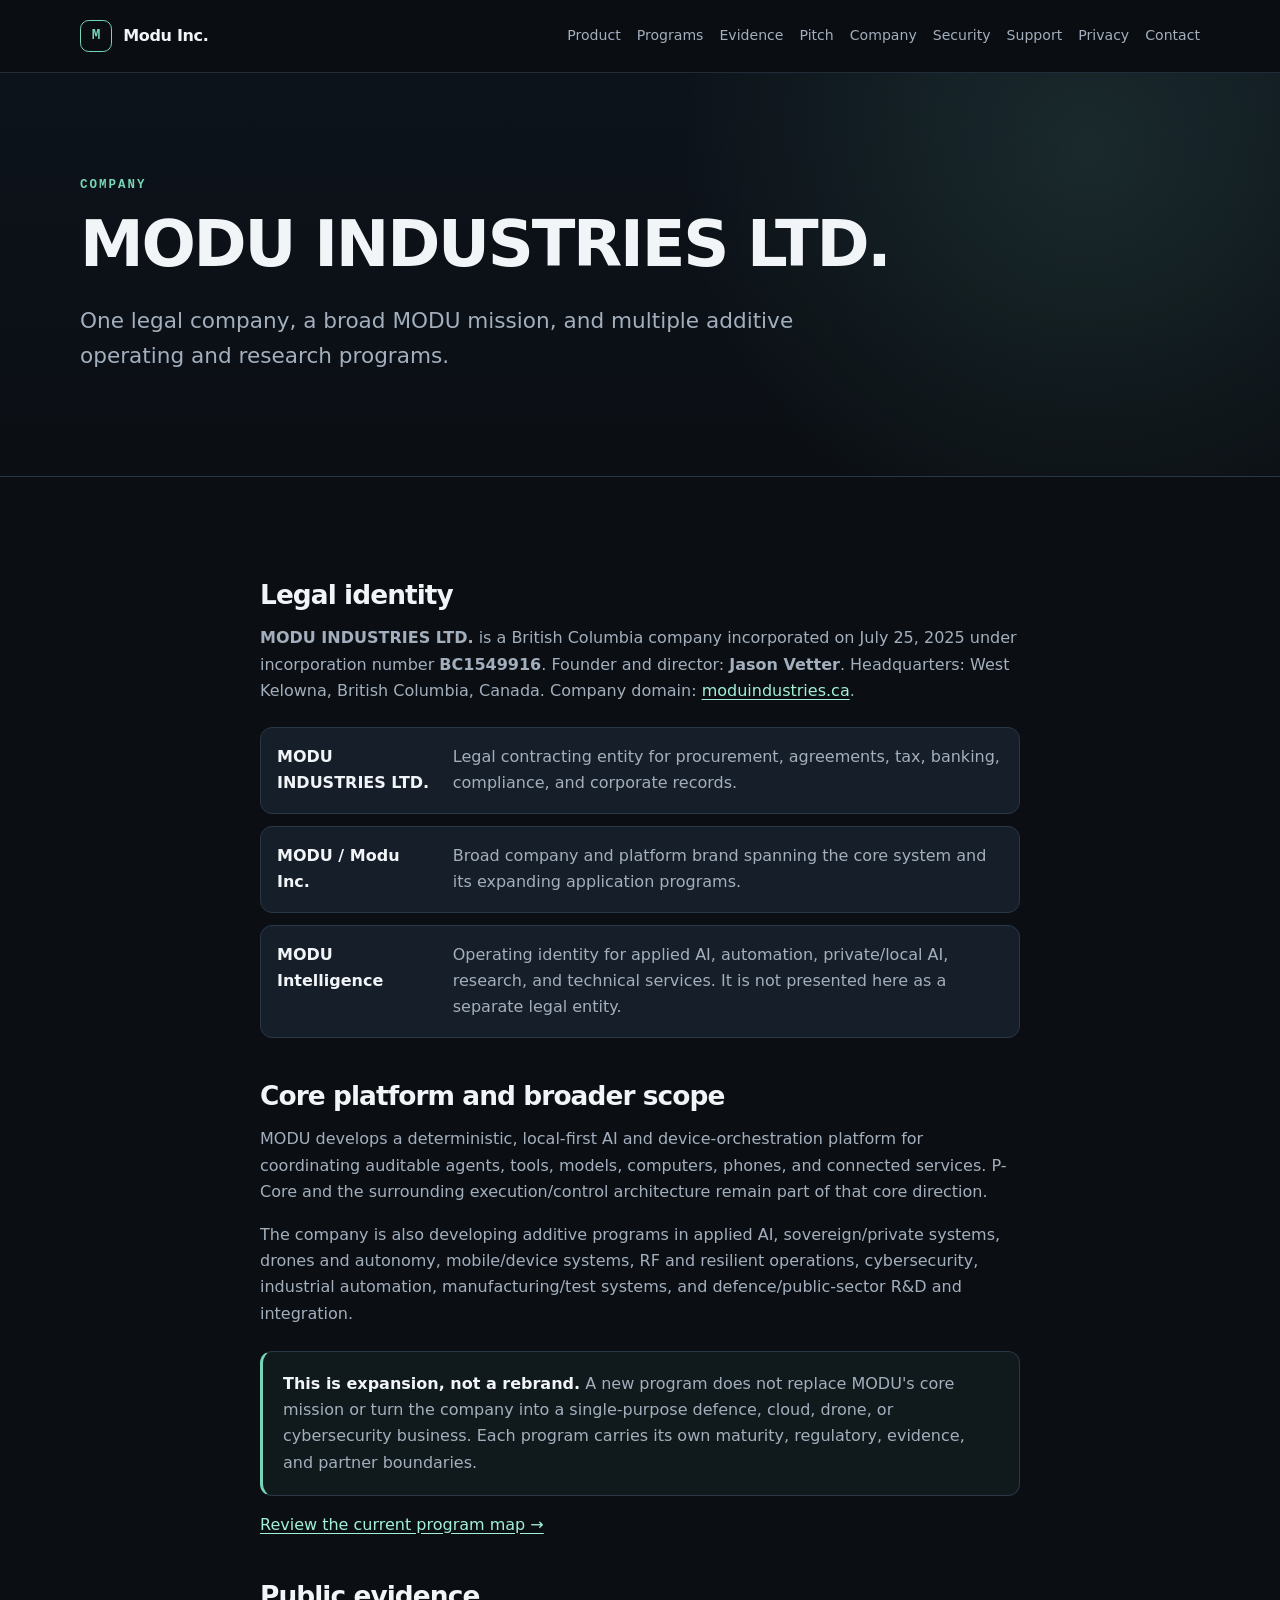
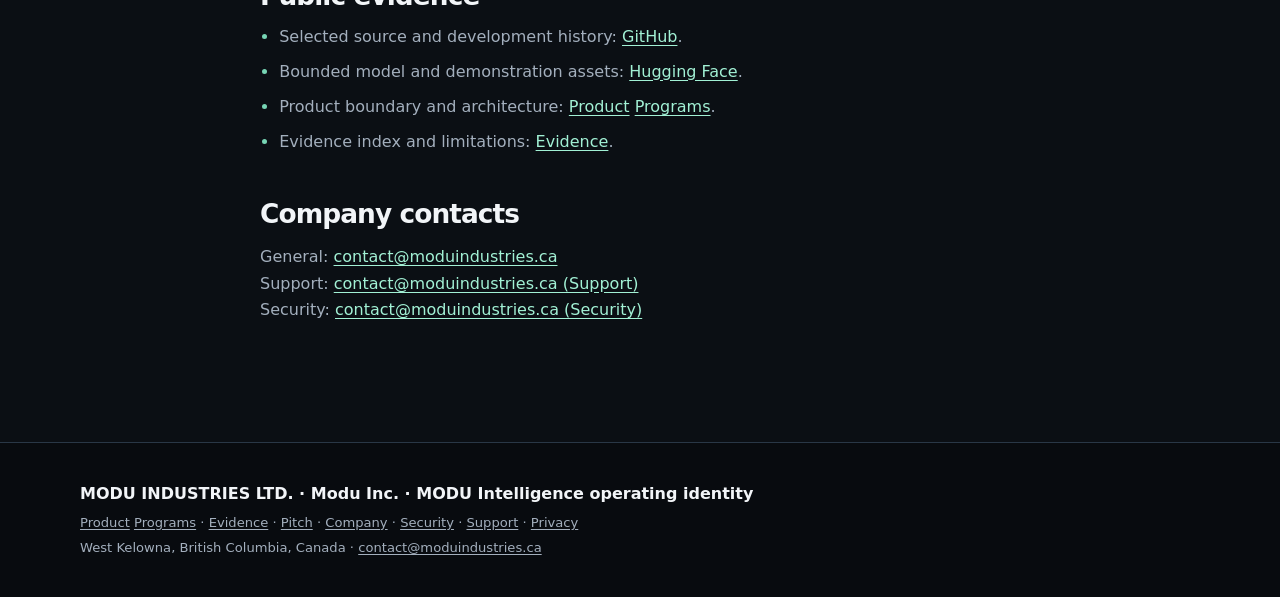
==== commit 2187c853: "site: align company.html with broad MODU scope" ====
--- a/company.html
+++ b/company.html
@@ -3,7 +3,7 @@
         <head>
             <meta charset="UTF-8">
             <meta name="viewport" content="width=device-width, initial-scale=1.0">
-            <meta name="description" content="Verified company identity and a factual overview of MODU INDUSTRIES LTD. and its current local-first AI product work.">
+            <meta name="description" content="Verified company identity, operating names, and the broad research, product, and commercial scope of MODU INDUSTRIES LTD.">
             <meta name="theme-color" content="#0b0f14">
             <meta name="robots" content="index, follow">
             <link rel="canonical" href="https://moduindustries.ca/company.html">
@@ -23,6 +23,7 @@
                     <a href="index.html" class="logo" aria-label="MODU INDUSTRIES LTD. home"><span class="logo-mark">M</span><span>Modu Inc.</span></a>
                     <nav class="nav" aria-label="Main navigation">
     <a href="product.html">Product</a>
+    <a href="programs.html">Programs</a>
     <a href="evidence.html">Evidence</a>
     <a href="pitch-deck.html">Pitch</a>
     <a href="company.html">Company</a>
@@ -34,18 +35,30 @@
                 </div>
             </header>
             <main id="main" role="main">
-                <section class="page-hero" aria-labelledby="page-heading"><div class="container"><p class="eyebrow">Company</p><h1 id="page-heading">MODU INDUSTRIES LTD.</h1><p class="hero-lead">Verified company identity and a factual overview of the product work.</p></div></section>
+                <section class="page-hero" aria-labelledby="page-heading"><div class="container"><p class="eyebrow">Company</p><h1 id="page-heading">MODU INDUSTRIES LTD.</h1><p class="hero-lead">One legal company, a broad MODU mission, and multiple additive operating and research programs.</p></div></section>
 <section class="section"><div class="container prose-wide">
-    <h2>Legal identity</h2><p><strong>MODU INDUSTRIES LTD.</strong> is a British Columbia company incorporated on July 25, 2025 under incorporation number <strong>BC1549916</strong>. “Modu Inc.” is an operating brand used by the company.</p><p>Founder and director: <strong>Jason Vetter</strong>. Headquarters: West Kelowna, British Columbia, Canada. Company domain: <a href="https://moduindustries.ca/">moduindustries.ca</a>.</p>
-    <h2>What the company is building</h2><p>MODU develops a deterministic, local-first AI and device-orchestration platform for coordinating auditable agents, tools, models, computers, phones, and connected services. The product is in active research and development and early validation.</p>
-    <h2>Public evidence</h2><ul class="check-list"><li>Selected source and development history: <a href="https://github.com/J2theN1">GitHub</a>.</li><li>Bounded model and demonstration assets: <a href="https://huggingface.co/moduindustries">Hugging Face</a>.</li><li>Product boundary and architecture: <a href="product.html">Product</a>.</li><li>Evidence index and limitations: <a href="evidence.html">Evidence</a>.</li></ul>
+    <h2>Legal identity</h2>
+    <p><strong>MODU INDUSTRIES LTD.</strong> is a British Columbia company incorporated on July 25, 2025 under incorporation number <strong>BC1549916</strong>. Founder and director: <strong>Jason Vetter</strong>. Headquarters: West Kelowna, British Columbia, Canada. Company domain: <a href="https://moduindustries.ca/">moduindustries.ca</a>.</p>
+    <div class="identity-stack" aria-label="MODU identity structure">
+        <div class="identity-row"><strong>MODU INDUSTRIES LTD.</strong><span>Legal contracting entity for procurement, agreements, tax, banking, compliance, and corporate records.</span></div>
+        <div class="identity-row"><strong>MODU / Modu Inc.</strong><span>Broad company and platform brand spanning the core system and its expanding application programs.</span></div>
+        <div class="identity-row"><strong>MODU Intelligence</strong><span>Operating identity for applied AI, automation, private/local AI, research, and technical services. It is not presented here as a separate legal entity.</span></div>
+    </div>
+    <h2>Core platform and broader scope</h2>
+    <p>MODU develops a deterministic, local-first AI and device-orchestration platform for coordinating auditable agents, tools, models, computers, phones, and connected services. P-Core and the surrounding execution/control architecture remain part of that core direction.</p>
+    <p>The company is also developing additive programs in applied AI, sovereign/private systems, drones and autonomy, mobile/device systems, RF and resilient operations, cybersecurity, industrial automation, manufacturing/test systems, and defence/public-sector R&amp;D and integration.</p>
+    <div class="scope-callout"><strong>This is expansion, not a rebrand.</strong> A new program does not replace MODU's core mission or turn the company into a single-purpose defence, cloud, drone, or cybersecurity business. Each program carries its own maturity, regulatory, evidence, and partner boundaries.</div>
+    <p><a href="programs.html">Review the current program map →</a></p>
+    <h2>Public evidence</h2><ul class="check-list"><li>Selected source and development history: <a href="https://github.com/J2theN1">GitHub</a>.</li><li>Bounded model and demonstration assets: <a href="https://huggingface.co/moduindustries">Hugging Face</a>.</li><li>Product boundary and architecture: <a href="product.html">Product</a>
+    <a href="programs.html">Programs</a>.</li><li>Evidence index and limitations: <a href="evidence.html">Evidence</a>.</li></ul>
     <h2>Company contacts</h2><p>General: <a href="mailto:contact@moduindustries.ca">contact@moduindustries.ca</a><br>Support: <a href="mailto:contact@moduindustries.ca?subject=Support%20request">contact@moduindustries.ca (Support)</a><br>Security: <a href="mailto:contact@moduindustries.ca?subject=Security%20report">contact@moduindustries.ca (Security)</a></p>
 </div></section>
             </main>
             <footer class="site-footer" role="contentinfo">
     <div class="container footer-inner">
-        <p class="footer-copy">MODU INDUSTRIES LTD. · Modu Inc. operating brand</p>
-        <p class="footer-legal"><a href="product.html">Product</a> · <a href="evidence.html">Evidence</a> · <a href="pitch-deck.html">Pitch</a> · <a href="company.html">Company</a> · <a href="security.html">Security</a> · <a href="support.html">Support</a> · <a href="privacy.html">Privacy</a></p>
+        <p class="footer-copy">MODU INDUSTRIES LTD. · Modu Inc. · MODU Intelligence operating identity</p>
+        <p class="footer-legal"><a href="product.html">Product</a>
+    <a href="programs.html">Programs</a> · <a href="evidence.html">Evidence</a> · <a href="pitch-deck.html">Pitch</a> · <a href="company.html">Company</a> · <a href="security.html">Security</a> · <a href="support.html">Support</a> · <a href="privacy.html">Privacy</a></p>
         <p class="footer-legal">West Kelowna, British Columbia, Canada · <a href="mailto:contact@moduindustries.ca">contact@moduindustries.ca</a></p>
     </div>
 </footer>
--- a/styles.css
+++ b/styles.css
@@ -96,6 +96,8 @@
 .contact-panel { display: flex; align-items: center; justify-content: space-between; gap: 2rem; padding: 2rem; border: 1px solid var(--line); border-radius: 1rem; background: var(--panel); }
 .contact-panel h2 { max-width: 760px; font-size: clamp(1.8rem, 3vw, 2.8rem); }
 .contact-panel p:last-child { color: var(--muted); }
+.contact-actions { display: flex; flex-wrap: wrap; align-items: center; gap: 0.75rem 1rem; }
+.contact-actions > a:not(.btn) { color: var(--muted); font-size: 0.86rem; }
 .comparison-grid { display: grid; grid-template-columns: repeat(2, minmax(0, 1fr)); gap: 1rem; }
 ul { padding-left: 1.2rem; }
 .check-list, .plain-list { margin: 0; color: var(--muted); }
@@ -114,6 +116,19 @@
 .prose-wide p, .prose-wide li { color: var(--muted); }
 .pitch-hero { background: radial-gradient(circle at 20% 10%, rgba(134, 191, 255, 0.14), transparent 40%), linear-gradient(180deg, #0d131b, var(--bg)); }
 
+.program-grid { display: grid; grid-template-columns: repeat(2, minmax(0, 1fr)); gap: 1rem; }
+.program-card { padding: 1.45rem; border: 1px solid var(--line); border-radius: 0.9rem; background: linear-gradient(145deg, var(--panel), rgba(21, 30, 41, 0.55)); }
+.program-card h3 { margin-top: 0.65rem; }
+.program-card p { margin-bottom: 0; color: var(--muted); }
+.program-meta { display: flex; flex-wrap: wrap; align-items: center; justify-content: space-between; gap: 0.65rem; color: var(--accent); font-family: var(--font-mono); font-size: 0.72rem; text-transform: uppercase; letter-spacing: 0.1em; }
+.program-status { padding: 0.25rem 0.5rem; border: 1px solid rgba(119, 213, 181, 0.28); border-radius: 999px; color: var(--accent-strong); background: rgba(119, 213, 181, 0.06); letter-spacing: 0.04em; text-transform: none; }
+.identity-stack { display: grid; gap: 0.75rem; margin-top: 1.4rem; }
+.identity-row { display: grid; grid-template-columns: minmax(150px, 0.45fr) 1.55fr; gap: 1rem; padding: 1rem; border: 1px solid var(--line); border-radius: 0.75rem; background: var(--panel); }
+.identity-row strong { color: var(--text); }
+.identity-row span { color: var(--muted); }
+.scope-callout { margin: 1.5rem 0 0; padding: 1.15rem 1.25rem; border: 1px solid var(--line); border-left: 3px solid var(--accent); border-radius: 0.75rem; background: rgba(119, 213, 181, 0.05); color: var(--muted); }
+.scope-callout strong { color: var(--text); }
+
 .site-footer { padding: 2.4rem 0; background: #080b0f; }
 .footer-inner { display: grid; gap: 0.25rem; }
 .footer-inner p { margin: 0; }
@@ -126,6 +141,7 @@
     .nav { max-width: 580px; }
     .hero-grid, .two-column { grid-template-columns: 1fr; }
     .four-up { grid-template-columns: repeat(2, minmax(0, 1fr)); }
+    .program-grid { grid-template-columns: 1fr; }
 }
 @media (max-width: 720px) {
     .header-inner { flex-direction: column; gap: 0.75rem; }
@@ -137,6 +153,7 @@
     .architecture-strip div:nth-child(4) { border-top: 1px solid var(--line); }
     .evidence-item { grid-template-columns: 1fr; gap: 0.25rem; }
     .contact-panel { align-items: flex-start; flex-direction: column; }
+    .identity-row { grid-template-columns: 1fr; }
 }
 @media (max-width: 440px) {
     .container { width: min(calc(100% - 1.25rem), var(--content)); }
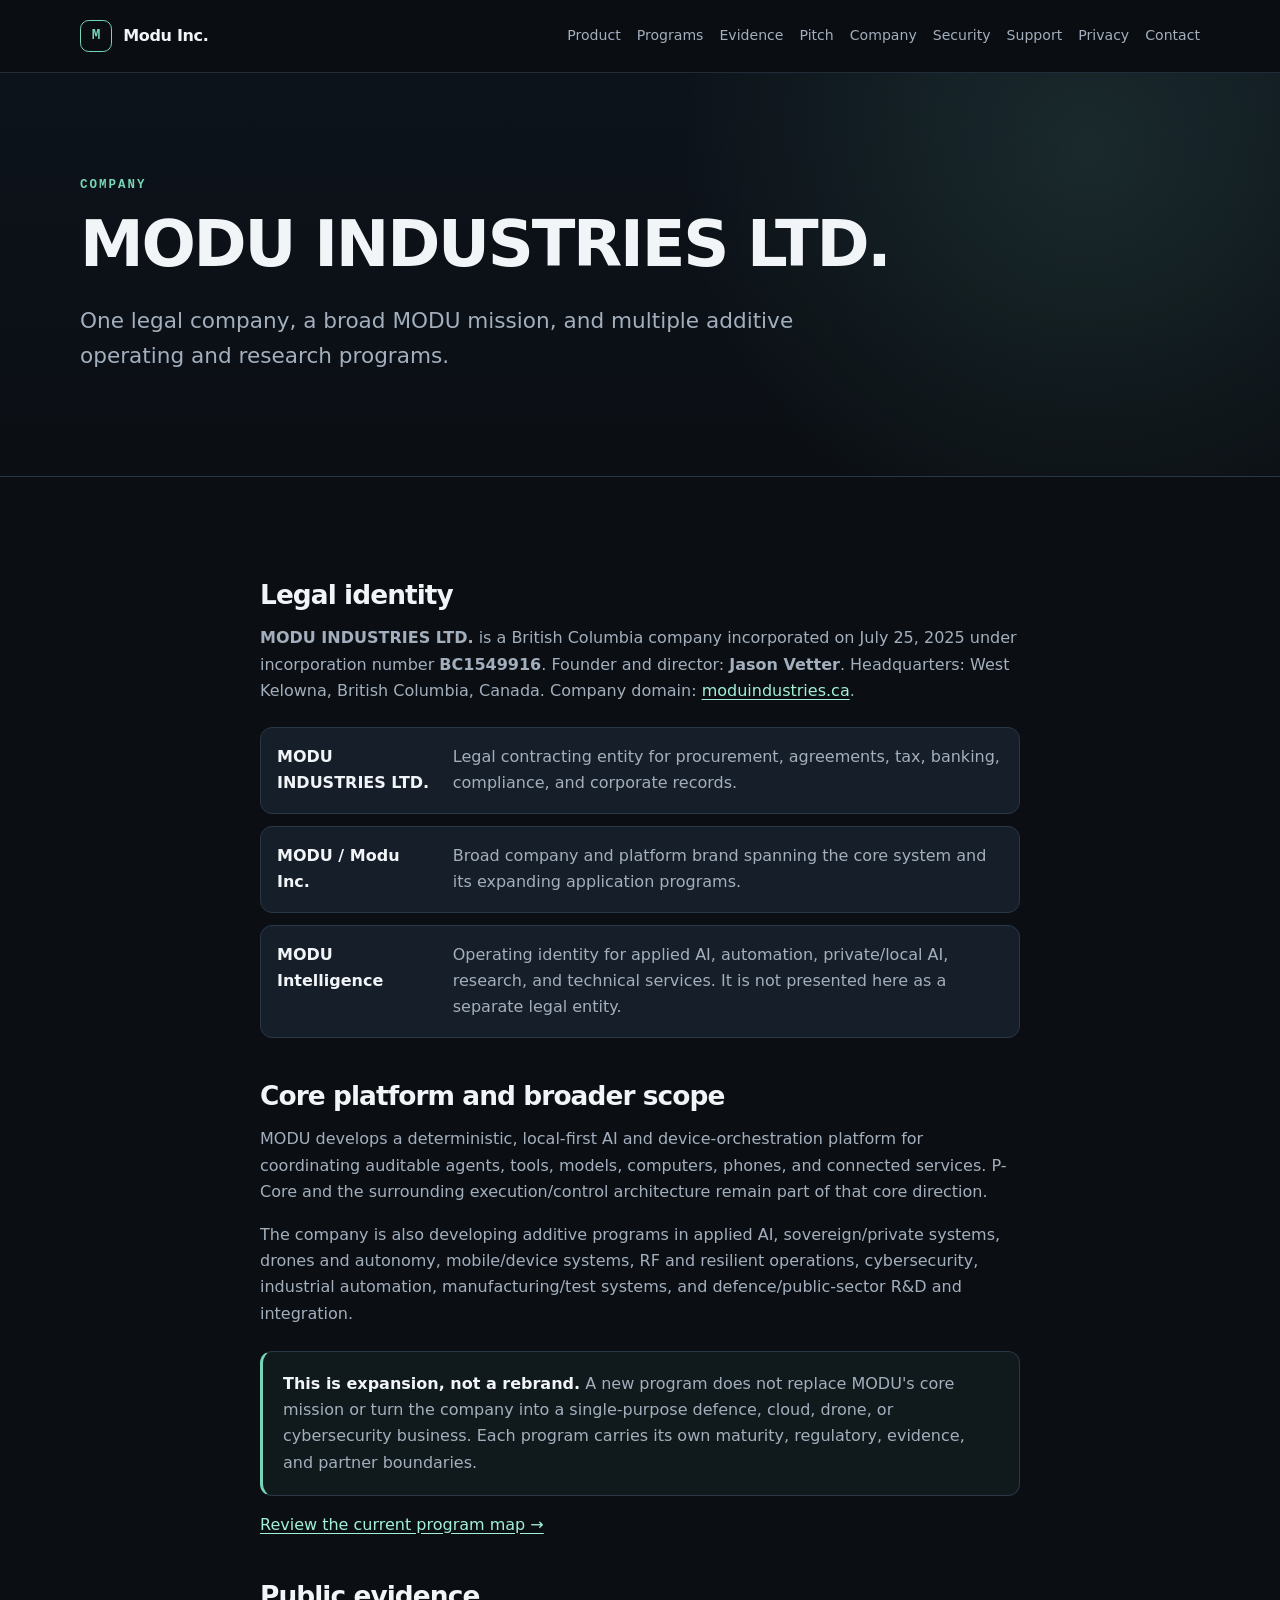
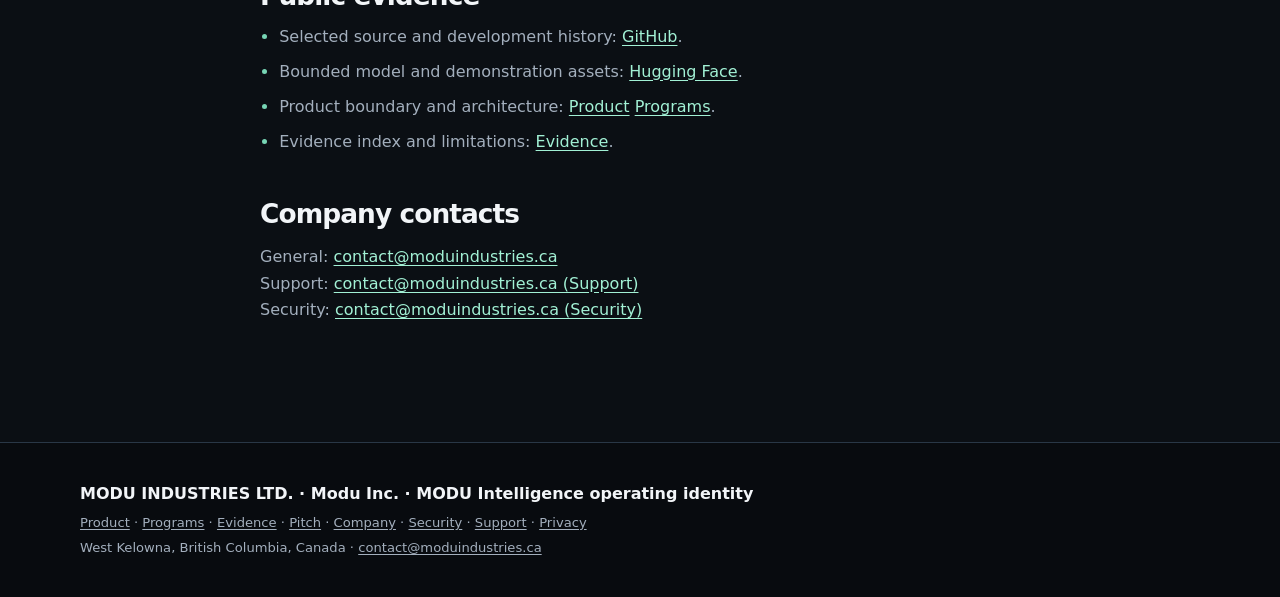
==== commit d3cbd9a2: "site: polish company.html scope and navigation" ====
--- a/company.html
+++ b/company.html
@@ -57,8 +57,7 @@
             <footer class="site-footer" role="contentinfo">
     <div class="container footer-inner">
         <p class="footer-copy">MODU INDUSTRIES LTD. · Modu Inc. · MODU Intelligence operating identity</p>
-        <p class="footer-legal"><a href="product.html">Product</a>
-    <a href="programs.html">Programs</a> · <a href="evidence.html">Evidence</a> · <a href="pitch-deck.html">Pitch</a> · <a href="company.html">Company</a> · <a href="security.html">Security</a> · <a href="support.html">Support</a> · <a href="privacy.html">Privacy</a></p>
+        <p class="footer-legal"><a href="product.html">Product</a> · <a href="programs.html">Programs</a> · <a href="evidence.html">Evidence</a> · <a href="pitch-deck.html">Pitch</a> · <a href="company.html">Company</a> · <a href="security.html">Security</a> · <a href="support.html">Support</a> · <a href="privacy.html">Privacy</a></p>
         <p class="footer-legal">West Kelowna, British Columbia, Canada · <a href="mailto:contact@moduindustries.ca">contact@moduindustries.ca</a></p>
     </div>
 </footer>
